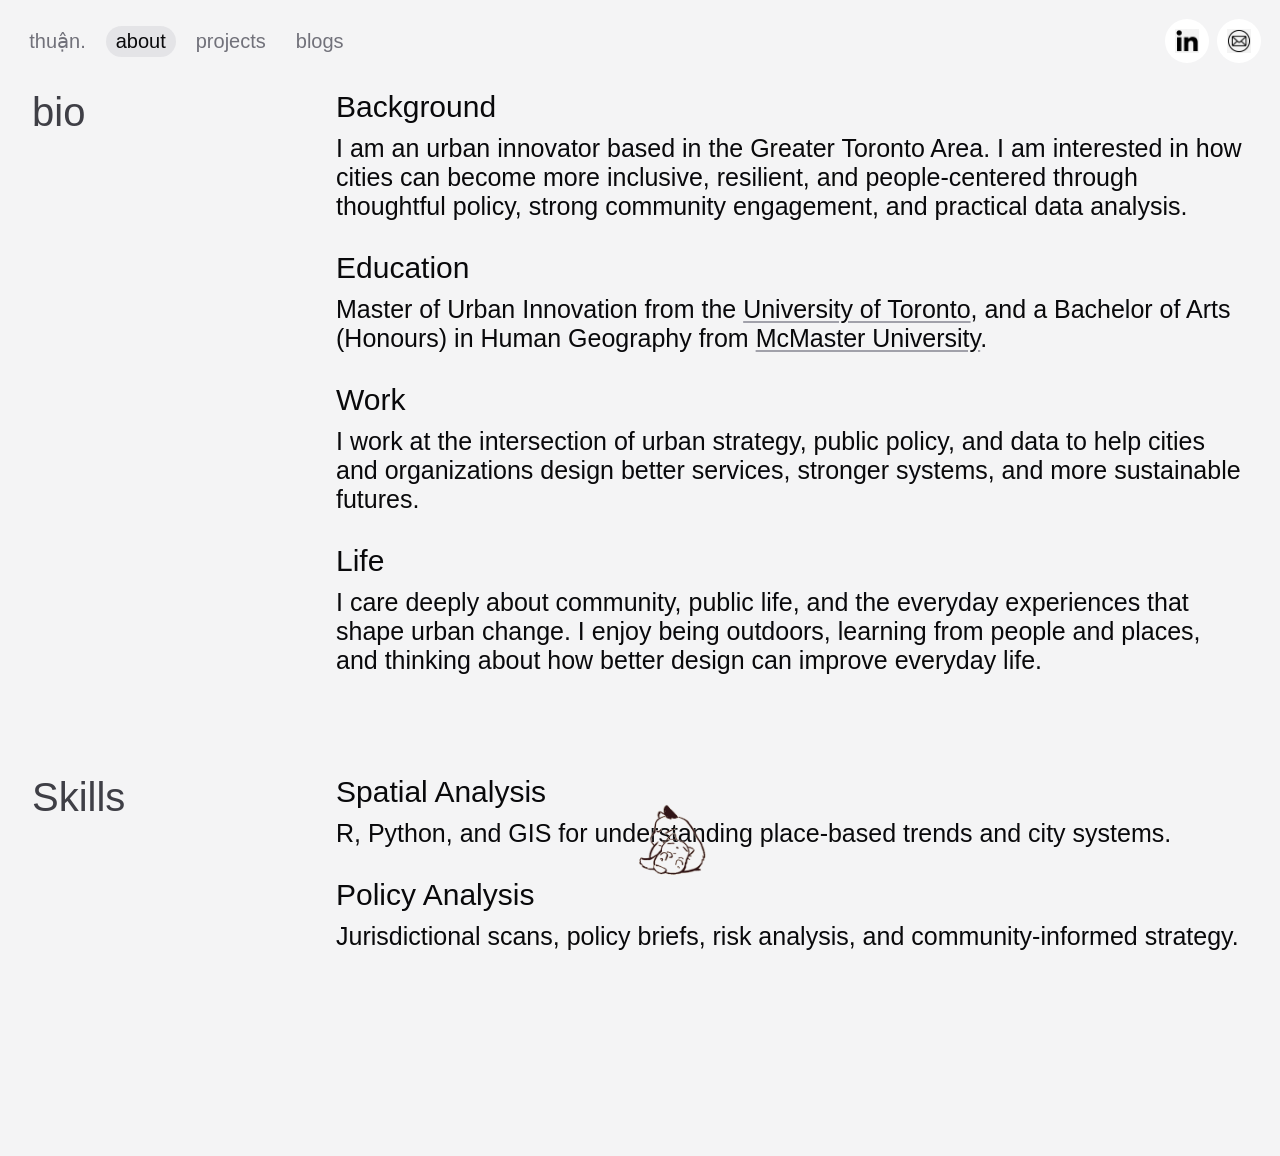
==== about/index.html @ d8fd41a2 "Reorganize site structure: use separate folders for each section - Create dedicated folders: /about," ====
<!DOCTYPE html>
<html lang="en">
<head>
  <meta charset="UTF-8">
  <meta name="viewport" content="width=device-width, initial-scale=1.0">
  <link rel="preconnect" href="https://rsms.me/">
  <link rel="stylesheet" href="https://rsms.me/inter/inter.css">

  <link rel="stylesheet" href="../../assets/css/styles.css?v=1.3.1">

  <!-- SEO -->
  <title>About - Thuan Truong</title>
  <meta name="description" content="I'm Thuan Truong, a master in urban innovation based in Toronto.">
  <meta name="keywords" content="urban innovation, Thuan Truong, university of toronto">


  <!-- Canonical URL -->
  <link rel="canonical" href="https://thuanthtr.github.io/PersonalWebsite/about/" />

  <!-- Favicons -->
  <link rel="icon" type="image/x-icon" href="/favicon.ico">
  <link rel="icon" type="image/png" sizes="32x32" href="/favicon-32x32.png">
  <link rel="icon" type="image/png" sizes="16x16" href="/favicon-16x16.png">
  <link rel="apple-touch-icon" sizes="180x180" href="/apple-touch-icon.png">

  <!-- Browser Theme Colours -->
  <meta name="theme-color" content="#fafafa">

</head>
<body>

  <nav class="site-nav">
    <ul>
      <li><a href="../../index.html" class="nav-home" aria-label="thuận"><span aria-hidden="true">t</span><span aria-hidden="true">h</span><span aria-hidden="true">u</span><span aria-hidden="true">ậ</span><span aria-hidden="true">n</span><span aria-hidden="true">.</span></a></li>
      <li><a href="index.html" aria-current="page">about</a></li>
      <li><a href="../projects/" >projects</a></li>
      <li><a href="../blogs/">blogs</a></li>
    </ul>
  </nav>

  <div class="site-social">
    <ul>
      <li><a href="https://www.linkedin.com/in/tt-truong/" target="_blank" aria-label="LinkedIn"><img src="../../assets/icons/linkedin-icon.png" alt=""></a></li>
      <li><a href="mailto:truongthuan216@gmail.com" aria-label="Email"><img src="../../assets/icons/email-icon.png" alt=""></a></li>
    </ul>
  </div>

  <main>

    <!-- ABOUT SECTION -->

    <section class="about-section" aria-label="about section">
      <div class="about">
        <h2>bio</h2>
        <div class="about-list">

          <div class="about-item">
            <h3>Background</h3>
            <p>I am an urban innovator based in the Greater Toronto Area. I am interested in how cities can become more inclusive, resilient, and people-centered through thoughtful policy, strong community engagement, and practical data analysis.</p>
          </div>
          <div class="about-item">
            <h3>Education</h3>
            <p>Master of Urban Innovation from the <a href="https://www.utoronto.ca/" target="_blank" rel="noopener noreferrer" class="location-link">University of Toronto</a>, and a Bachelor of Arts (Honours) in Human Geography from <a href="https://www.mcmaster.ca/" target="_blank" rel="noopener noreferrer" class="location-link">McMaster University</a>.</p>
          </div>

          <div class="about-item">
            <h3>Work</h3>
            <p>I work at the intersection of urban strategy, public policy, and data to help cities and organizations design better services, stronger systems, and more sustainable futures.</p>
          </div>
          <div class="about-item">
            <h3>Life</h3>
            <p>I care deeply about community, public life, and the everyday experiences that shape urban change. I enjoy being outdoors, learning from people and places, and thinking about how better design can improve everyday life.</p>
          </div>
        </div>

        <h2>Skills</h2>
        <div class="about-list">

          <div class="about-item">
            <h3>Spatial Analysis</h3>
            <p>R, Python, and GIS for understanding place-based trends and city systems.</p>
          </div>
          <div class="about-item">
            <h3>Policy Analysis</h3>
            <p>Jurisdictional scans, policy briefs, risk analysis, and community-informed strategy.</p>
          </div>

        </div>
      </div>
    </section>

  </main>

  <!-- FOOTER -->

  <footer>
    <div class="footer">
      <img src="../../assets/icons/moving-cat.gif" alt="a small looping cat animation" class="footer-gif">
    </div>
  </footer>

  <script src="../../assets/js/scripts.js?v=1.0.1"></script>

  <!-- 100% privacy-first analytics -->
  <script async src="https://scripts.simpleanalyticscdn.com/latest.js"></script>

</body>
</html>
---- assets/css/styles.css ----
* {
  margin: 0;
  padding: 0;
  box-sizing: border-box;
}

:root {
  --primary-color: #09090b;
  --primary-subtle-accent: #18181b;
  --primary-accent: #3f3f46;
  --secondary-color: #71717a;
  --subtle: #a1a1aa;
  --background-color: #f4f4f5;
  --surface-color: #e4e4e7;
}

html {
  font-size: 62.5%;
}

body {
  font-family: Inter, sans-serif;
  font-feature-settings: 'liga' 1, 'calt' 1; /* fix for Chrome */
  color: var(--primary-color);
  background-color: var(--background-color);
}

@supports (font-variation-settings: normal) {
  body { font-family: InterVariable, sans-serif; }
}


/* SITE NAVIGATION */


.site-nav {
  position: fixed;
  top: 1.5vw;
  left: 1.5vw;
  z-index: 10;
  display: flex;
  align-items: center;
  height: 4.4rem;
}

.site-nav ul {
  display: flex;
  align-items: center;
  gap: 1rem;
  list-style: none;
}

.site-nav a {
  display: inline-block;
  font-size: 2rem;
  padding: 0.4rem 1rem;
  border-radius: 999px;
  text-decoration: none;
  color: var(--secondary-color);
  transition: transform 0.25s ease, color 0.25s ease, background-color 0.25s ease;
}

.site-nav a[aria-current="page"] {
  color: var(--primary-color);
  background-color: var(--surface-color);
}

@media (hover: hover) {
  .site-nav a:hover {
    color: var(--primary-color);
    transform: skew(-12deg);
  }
}

@media (max-width: 768px) {
  .site-nav {
    top: 3vw;
    left: 3vw;
    height: 3.4rem;
  }

  .site-nav ul {
    gap: 0.6rem;
  }

  .site-nav a {
    font-size: 1.6rem;
    padding: 0.3rem 0.8rem;
  }
}

.nav-home span {
  display: inline-block;
  animation: footer-letter-float 2.4s ease-in-out infinite;
}

.nav-home span:nth-child(1) { animation-delay: 0s; }
.nav-home span:nth-child(2) { animation-delay: 0.1s; }
.nav-home span:nth-child(3) { animation-delay: 0.2s; }
.nav-home span:nth-child(4) { animation-delay: 0.3s; }
.nav-home span:nth-child(5) { animation-delay: 0.4s; }
.nav-home span:nth-child(6) { animation-delay: 0.5s; }


/* SITE SOCIAL ICONS */


.site-social {
  position: fixed;
  top: 1.5vw;
  right: 1.5vw;
  z-index: 10;
  display: flex;
  align-items: center;
  height: 4.4rem;
}

.site-social ul {
  display: flex;
  align-items: center;
  gap: 0.8rem;
  list-style: none;
}

.site-social a {
  display: flex;
  align-items: center;
  justify-content: center;
  width: 4.4rem;
  height: 4.4rem;
  background-color: #fff;
  border-radius: 50%;
  transition: transform 0.25s ease;
}

.site-social img {
  height: 2.4rem;
  width: auto;
  display: block;
}

@media (hover: hover) {
  .site-social a:hover {
    transform: scale(1.1);
  }
}

@media (max-width: 768px) {
  .site-social {
    top: 3vw;
    right: 3vw;
    height: 3.4rem;
  }

  .site-social a {
    width: 3.4rem;
    height: 3.4rem;
  }

  .site-social img {
    height: 1.8rem;
  }
}


/* HOVER EFFECT FOR HEADINGS */

@media (hover: hover) {
  /* Add hover effects for individual letters */
  .text-italic-hover-effect span {
    display: inline-block;
    transition: transform 0.25s ease;
  }

  .text-italic-hover-effect span:nth-child(odd):hover {
    transform: skewX(-15deg);
  }

  .text-italic-hover-effect span:nth-child(even):hover {
    transform: skewX(15deg);
  }
}


/* HERO SECTION */


.intro {
  min-height: 100vh;
  display: flex;
  flex-direction: column;
  padding: 9rem 1.5vw 2vw;
}

.greeting {
  cursor: pointer;
  margin-top: 3.2rem;
}

.greeting-face {
  display: flex;
  align-items: flex-start;
  gap: 1.5rem;
}

.greeting-front {
  flex-direction: column;
  gap: 0.6rem;
}

.greeting-row {
  display: flex;
  align-items: flex-start;
  gap: 1.5rem;
}

.greeting-back {
  display: none;
  flex-direction: column;
  align-items: flex-start;
  gap: 1.2rem;
  font-size: clamp(1.6rem, 2vw, 2.2rem);
  color: var(--secondary-color);
  max-width: 60rem;
}

.greeting.is-flipped .greeting-front {
  display: none;
}

.greeting.is-flipped .greeting-back {
  display: flex;
}

.greeting-text {
  font-size: clamp(2.4rem, 4.5vw, 5rem);
  font-weight: 500;
}

.greeting-hint {
  text-decoration: underline dotted;
  text-underline-offset: 6px;
}

.greeting-caption {
  font-size: 1.1rem;
  font-weight: 400;
  color: var(--subtle);
}

.intro-name {
  display: block;
  font-size: calc(100vw / 6.5);
  font-weight: 500;
  line-height: 0.85;
  letter-spacing: -0.04em;
  margin-top: 3rem;
}


.greeting-icon {
  height: clamp(2.4rem, 4.5vw, 5rem);
  width: auto;
  flex-shrink: 0;
  margin-top: 0.5rem;
  transform-origin: 70% 70%;
  animation: wave 2.5s infinite;
}

@keyframes wave {
  0%, 60%, 100% { transform: rotate(0deg); }
  10% { transform: rotate(14deg); }
  20% { transform: rotate(-8deg); }
  30% { transform: rotate(14deg); }
  40% { transform: rotate(-4deg); }
  50% { transform: rotate(10deg); }
}

.intro-role {
  margin-top: 3rem;
  font-size: clamp(2rem, 3.5vw, 4rem);
  color: var(--secondary-color);
}

.role-cycle {
  display: inline-block;
  color: var(--primary-color);
  transition: opacity 0.3s ease;
}

.role-cycle.is-fading {
  opacity: 0;
}

.intro-baseline {
  margin-top: 1rem;
  font-size: clamp(1.4rem, 1.6vw, 1.8rem);
  font-weight: 500;
  color: var(--secondary-color);
  max-width: 44rem;
}

.preview-section {
  margin-top: auto;
  align-self: flex-end;
  padding-top: 3rem;
}

.preview-section-label {
  font-size: 1.1rem;
  font-weight: 500;
  text-transform: uppercase;
  letter-spacing: 0.12em;
  color: var(--subtle);
  margin-bottom: 1rem;
}

.preview-cards {
  display: flex;
  gap: 1.5rem;
}

.preview-card {
  display: block;
  width: 22rem;
  padding: 1.6rem 1.8rem;
  border: 1px solid var(--surface-color);
  border-radius: 12px;
  text-decoration: none;
  color: inherit;
  transition: transform 0.25s ease, border-color 0.25s ease;
}

.preview-card-label {
  font-size: 1.1rem;
  text-transform: uppercase;
  letter-spacing: 0.08em;
  color: var(--subtle);
  margin-bottom: 0.6rem;
}

.preview-card-title {
  font-size: 1.8rem;
  font-weight: 500;
  margin-bottom: 0.5rem;
}

.preview-card-summary {
  font-size: 1.3rem;
  color: var(--secondary-color);
  margin-bottom: 1rem;
  line-height: 1.4;
}

.preview-card-tag {
  font-size: 1.1rem;
  color: var(--secondary-color);
}

@media (hover: hover) {
  .preview-card:hover {
    transform: translateY(-4px);
    border-color: var(--primary-accent);
  }
}

@media (max-width: 768px) {
  .intro {
    padding: 10rem 3vw 4vw;
  }

  .greeting {
    margin-top: 2rem;
  }

  .intro-name {
    font-size: calc(100vw / 4.7);
    line-height: 1;
    margin-top: 4vw;
  }

  .greeting-face {
    gap: 1rem;
  }

  .greeting-back {
    max-width: 100%;
  }

  .preview-section {
    align-self: stretch;
    width: 100%;
    padding-top: 2rem;
  }

  .preview-cards {
    flex-direction: column;
  }

  .preview-card {
    width: 100%;
  }
}

.social-icons {
  margin: 0.5vw 0.5vw 0 0;
}

.social-icons li {
  list-style: none;
  display: inline-block;
}

.social-icons li:not(:last-child) {
  margin-right: 0.4rem;
}

.social-icons svg {
  height: 2.8rem;
  fill: var(--secondary-color);
  transition: fill 0.25s ease;
}

@media (hover: hover) {
  .social-icons svg:hover {
    fill: var(--primary-color);
  }
}

@media (max-width: 768px) {
  .social-icons {
    text-align: right;
    margin: 1vw 1vw 0 0;
  }

  .social-icons li {
    display: block;
  }

  .social-icons li:not(:last-child) {
    margin-right: 0;
  }
}


/* ABOUT SECTION */


.about-section {
  width: 95%;
  margin: 10vh auto 0 auto;
  padding-bottom: 16rem;
}

.about {
  display: grid;
  grid-template-columns: 1fr 3fr;
}

.about h2 {
  font-size: 4rem;
  font-weight: 400;
  color: var(--primary-accent);
}

.about-list:not(:last-child) {
  margin-bottom: 10rem;
}

.about-item:not(:last-child) {
  margin-bottom: 3rem;
}

.about-item h3 {
  font-size: 3rem;
  font-weight: 300;
  margin-bottom: 1rem;
  display: flex;
  align-items: center;
  gap: 1rem;
}

.about-projects h3 {
  margin-bottom: 0;
}

.about-item-note {
  font-size: 2.5rem;
  font-weight: 200;
  color: var(--subtle);
}

.about-item p {
  font-size: 2.5rem;
  font-weight: 200;
}

.languages-tag {
  color: var(--secondary-color);
  padding: 0.5rem 0;
  display: flex;
  justify-content: space-between;
}

.project-date {
  color: var(--subtle);
  font-weight: 200;
}

.about-link, .about-link-big {
  display: inline-block;
  text-decoration: none;
  color: inherit;
}

.location-link {
  color: inherit;
  text-decoration: underline;
  text-underline-offset: 3px;
  text-decoration-color: var(--subtle);
  transition: text-decoration-color 0.25s ease, color 0.25s ease;
}

@media (hover: hover) {
  .location-link:hover {
    color: var(--primary-accent);
    text-decoration-color: var(--primary-accent);
  }
}

.about-link, .about-link-big h3, .about-link-big p {
  transition: transform 0.25s ease;
}

@media (hover: hover) {
  .about-link-big:hover h3, .about-link-big:hover p {
    transform: skew(-12deg);
  }

  .about-link:hover {
    transform: skew(-12deg);
  }
}

@media (max-width: 768px) {
  .about-section {
    padding-bottom: 10rem;
  }

  .about {
    grid-template-columns: 1fr;
  }

  .about h2:not(:last-child) {
    margin-bottom: 2rem;
  }

  .about-list:not(:last-child) {
    margin-bottom: 5rem;
  }
}


/* CONTACT SECTION */


.contact-section {
  margin-top: 5vh;
  padding: 3vh 0 5vh 0;
  background-color: var(--primary-color);
  color: var(--background-color);
}

.contact-container {
  width: 95%;
  margin: 0 auto;
}

.contact-heading {
  font-size: clamp(6rem, 10vw, 12.5rem);
  font-weight: 500;
  margin-bottom: 5vh;
}

.contact-email {
  font-size: clamp(2rem, 3vw, 3rem);
  margin-bottom: 3vh;
}

.contact-email-link {
  color: inherit;
  text-decoration: none;
  display: inline-block;
  padding-bottom: 2px;
  background-image: linear-gradient(currentColor, currentColor);
  background-position: 0 100%;
  background-repeat: no-repeat;
  background-size: 0% 2px;
  transition: background-size 0.3s ease, transform 0.3s ease;
}

@media (hover: hover) {
  .contact-email-link:hover {
    background-size: 100% 2px;
    transform: skew(-8deg);
  }
}

@media (max-width: 768px) {
  .contact-container {
    width: 90%;
  }
}


/* FOOTER */


.footer {
  width: 100%;
  margin: 5vh 0;
  padding: 0 2vw;
}

@keyframes footer-letter-float {
  0%, 100% {
    transform: translateY(0);
  }
  50% {
    transform: translateY(-0.6rem);
  }
}

.footer-gif {
  position: fixed;
  bottom: 1.5vw;
  left: 50%;
  transform: translateX(-50%);
  z-index: 9;
  width: 22rem;
  height: auto;
  border-radius: 8px;
}

@media (max-width: 768px) {
  .footer-gif {
    bottom: 3vw;
    width: 12rem;
  }
}
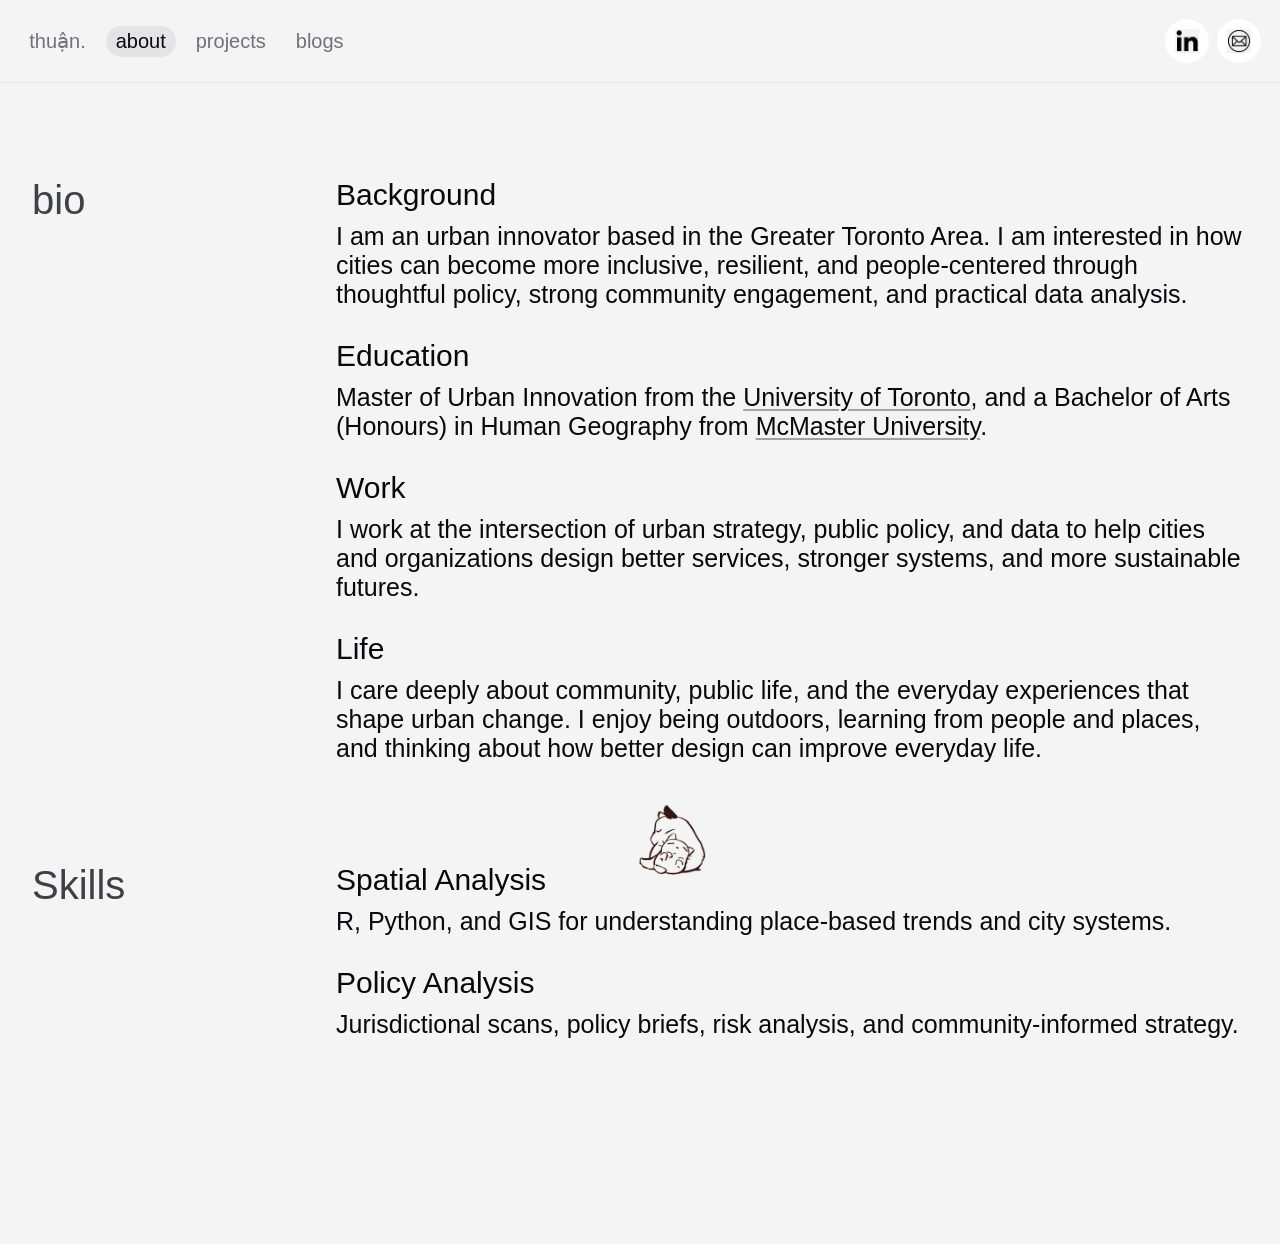
==== commit 3bc8ff88: "Refactor header: create unified navigation bar with menu and social icons - Wrap nav and social icon" ====
--- a/about/index.html
+++ b/about/index.html
@@ -6,7 +6,7 @@
   <link rel="preconnect" href="https://rsms.me/">
   <link rel="stylesheet" href="https://rsms.me/inter/inter.css">
 
-  <link rel="stylesheet" href="../../assets/css/styles.css?v=1.3.1">
+  <link rel="stylesheet" href="../assets/css/styles.css?v=1.3.1">
 
   <!-- SEO -->
   <title>About - Thuan Truong</title>
@@ -29,21 +29,23 @@
 </head>
 <body>
 
-  <nav class="site-nav">
-    <ul>
-      <li><a href="../../index.html" class="nav-home" aria-label="thuận"><span aria-hidden="true">t</span><span aria-hidden="true">h</span><span aria-hidden="true">u</span><span aria-hidden="true">ậ</span><span aria-hidden="true">n</span><span aria-hidden="true">.</span></a></li>
-      <li><a href="index.html" aria-current="page">about</a></li>
-      <li><a href="../projects/" >projects</a></li>
-      <li><a href="../blogs/">blogs</a></li>
-    </ul>
-  </nav>
+  <header class="site-header">
+    <nav class="site-nav">
+      <ul>
+        <li><a href="../index.html" class="nav-home" aria-label="thuận"><span aria-hidden="true">t</span><span aria-hidden="true">h</span><span aria-hidden="true">u</span><span aria-hidden="true">ậ</span><span aria-hidden="true">n</span><span aria-hidden="true">.</span></a></li>
+        <li><a href="index.html" aria-current="page">about</a></li>
+        <li><a href="../projects/" >projects</a></li>
+        <li><a href="../blogs/">blogs</a></li>
+      </ul>
+    </nav>
 
-  <div class="site-social">
-    <ul>
-      <li><a href="https://www.linkedin.com/in/tt-truong/" target="_blank" aria-label="LinkedIn"><img src="../../assets/icons/linkedin-icon.png" alt=""></a></li>
-      <li><a href="mailto:truongthuan216@gmail.com" aria-label="Email"><img src="../../assets/icons/email-icon.png" alt=""></a></li>
-    </ul>
-  </div>
+    <div class="site-social">
+      <ul>
+        <li><a href="https://www.linkedin.com/in/tt-truong/" target="_blank" aria-label="LinkedIn"><img src="../assets/icons/linkedin-icon.png" alt=""></a></li>
+        <li><a href="mailto:truongthuan216@gmail.com" aria-label="Email"><img src="../assets/icons/email-icon.png" alt=""></a></li>
+      </ul>
+    </div>
+  </header>
 
   <main>
 
@@ -95,11 +97,11 @@
 
   <footer>
     <div class="footer">
-      <img src="../../assets/icons/moving-cat.gif" alt="a small looping cat animation" class="footer-gif">
+      <img src="../assets/icons/moving-cat.gif" alt="a small looping cat animation" class="footer-gif">
     </div>
   </footer>
 
-  <script src="../../assets/js/scripts.js?v=1.0.1"></script>
+  <script src="../assets/js/scripts.js?v=1.0.1"></script>
 
   <!-- 100% privacy-first analytics -->
   <script async src="https://scripts.simpleanalyticscdn.com/latest.js"></script>
--- a/assets/css/styles.css
+++ b/assets/css/styles.css
@@ -23,6 +23,7 @@
   font-feature-settings: 'liga' 1, 'calt' 1; /* fix for Chrome */
   color: var(--primary-color);
   background-color: var(--background-color);
+  padding-top: calc(3vw + 5rem);
 }
 
 @supports (font-variation-settings: normal) {
@@ -30,17 +31,32 @@
 }
 
 
+/* SITE HEADER */
+
+
+.site-header {
+  position: fixed;
+  top: 0;
+  left: 0;
+  right: 0;
+  z-index: 1000;
+  display: flex;
+  align-items: center;
+  justify-content: space-between;
+  padding: 1.5vw;
+  background-color: var(--background-color);
+  border-bottom: 1px solid var(--surface-color);
+  gap: 2rem;
+}
+
 /* SITE NAVIGATION */
 
 
 .site-nav {
-  position: fixed;
-  top: 1.5vw;
-  left: 1.5vw;
-  z-index: 10;
+  position: static;
   display: flex;
   align-items: center;
-  height: 4.4rem;
+  height: auto;
 }
 
 .site-nav ul {
@@ -73,10 +89,9 @@
 }
 
 @media (max-width: 768px) {
-  .site-nav {
-    top: 3vw;
-    left: 3vw;
-    height: 3.4rem;
+  .site-header {
+    padding: 3vw;
+    gap: 1rem;
   }
 
   .site-nav ul {
@@ -106,13 +121,10 @@
 
 
 .site-social {
-  position: fixed;
-  top: 1.5vw;
-  right: 1.5vw;
-  z-index: 10;
+  position: static;
   display: flex;
   align-items: center;
-  height: 4.4rem;
+  height: auto;
 }
 
 .site-social ul {
@@ -146,12 +158,6 @@
 }
 
 @media (max-width: 768px) {
-  .site-social {
-    top: 3vw;
-    right: 3vw;
-    height: 3.4rem;
-  }
-
   .site-social a {
     width: 3.4rem;
     height: 3.4rem;
@@ -189,7 +195,7 @@
   min-height: 100vh;
   display: flex;
   flex-direction: column;
-  padding: 9rem 1.5vw 2vw;
+  padding: 4rem 1.5vw 2vw;
 }
 
 .greeting {
@@ -366,7 +372,7 @@
 
 @media (max-width: 768px) {
   .intro {
-    padding: 10rem 3vw 4vw;
+    padding: 4rem 3vw 4vw;
   }
 
   .greeting {
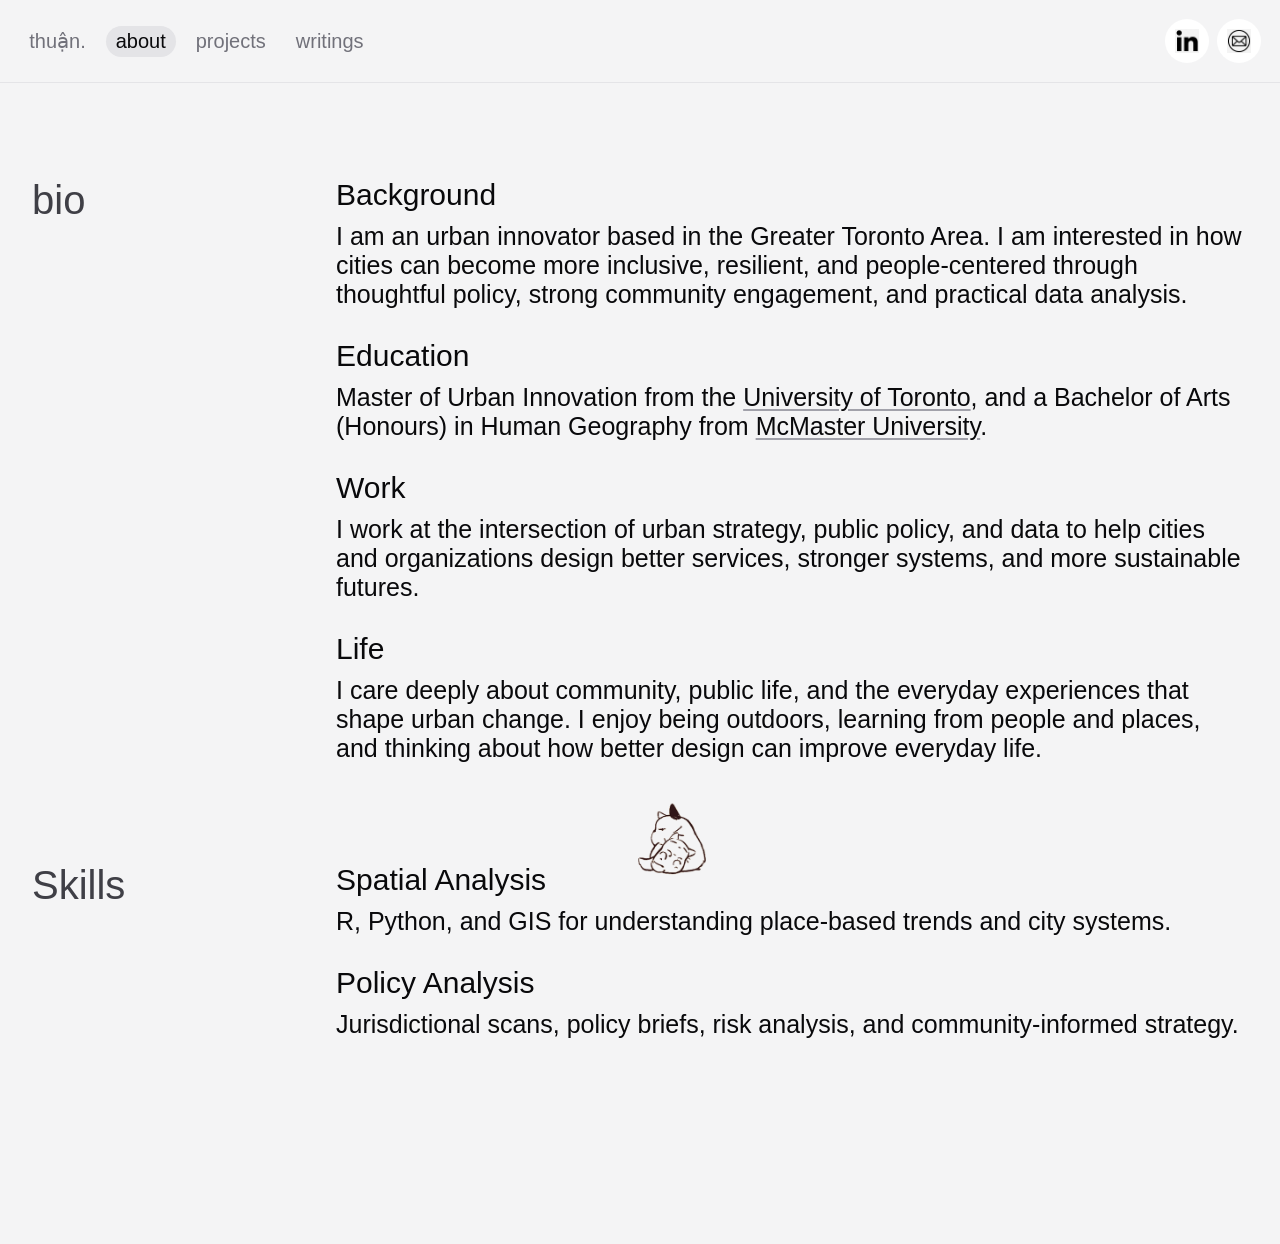
==== commit 175e7bf4: "Redesign homepage as a single centered column with in-page tabs Nav links on the homepage now swap a" ====
--- a/about/index.html
+++ b/about/index.html
@@ -35,7 +35,7 @@
         <li><a href="../index.html" class="nav-home" aria-label="thuận"><span aria-hidden="true">t</span><span aria-hidden="true">h</span><span aria-hidden="true">u</span><span aria-hidden="true">ậ</span><span aria-hidden="true">n</span><span aria-hidden="true">.</span></a></li>
         <li><a href="index.html" aria-current="page">about</a></li>
         <li><a href="../projects/" >projects</a></li>
-        <li><a href="../blogs/">blogs</a></li>
+        <li><a href="../blogs/">writings</a></li>
       </ul>
     </nav>
 
--- a/assets/css/styles.css
+++ b/assets/css/styles.css
@@ -653,4 +653,151 @@
     bottom: 3vw;
     width: 12rem;
   }
+}
+
+
+/* HOMEPAGE: single centered column */
+
+
+.home {
+  padding-top: 0;
+}
+
+.home-column {
+  max-width: 60rem;
+  margin: 0 auto;
+  padding: max(6rem, 12vh) 1.6rem 6rem;
+}
+
+.home .intro {
+  min-height: auto;
+  padding: 0;
+}
+
+.home .greeting {
+  margin-top: 0;
+}
+
+.home .greeting-text {
+  font-size: clamp(2.2rem, 5vw, 3.2rem);
+}
+
+.home .greeting-icon {
+  height: clamp(2.2rem, 5vw, 3.2rem);
+}
+
+.home .intro-name {
+  font-size: clamp(6.4rem, 20vw, 12rem);
+  line-height: 0.9;
+  margin-top: 1.6rem;
+}
+
+.home .intro-role {
+  margin-top: 2.4rem;
+  font-size: clamp(1.8rem, 4vw, 2.4rem);
+}
+
+.home .site-social {
+  margin-top: 2.4rem;
+}
+
+.home-divider {
+  border: 0;
+  border-top: 1px solid var(--surface-color);
+  margin-top: 2rem;
+}
+
+.home .site-nav {
+  margin-top: 2rem;
+  margin-left: -1rem;
+}
+
+.home .site-nav ul {
+  flex-wrap: wrap;
+}
+
+.home .preview-section {
+  margin-top: 3.2rem;
+  align-self: auto;
+  padding-top: 0;
+}
+
+.home .preview-card {
+  flex: 1;
+  width: auto;
+}
+
+.home-panel {
+  margin-top: 3.2rem;
+}
+
+.home-panel.is-active {
+  animation: home-panel-in 0.35s ease-out;
+}
+
+@keyframes home-panel-in {
+  from { opacity: 0; transform: translateY(0.8rem); }
+  to { opacity: 1; transform: none; }
+}
+
+@media (prefers-reduced-motion: reduce) {
+  .home-panel.is-active {
+    animation: none;
+  }
+}
+
+.home .preview-section {
+  margin-top: 0;
+}
+
+.home-list-label {
+  font-size: 1.1rem;
+  font-weight: 500;
+  text-transform: uppercase;
+  letter-spacing: 0.12em;
+  color: var(--subtle);
+  margin-bottom: 0.4rem;
+}
+
+.home-list + .home-list-label {
+  margin-top: 3.2rem;
+}
+
+.home-list .about-item {
+  padding: 1.6rem 0;
+  border-bottom: 1px solid var(--surface-color);
+  margin-bottom: 0;
+}
+
+.home-list .about-item h3 {
+  font-size: 1.8rem;
+  font-weight: 500;
+  margin-bottom: 0.4rem;
+}
+
+.home-list .about-item p,
+.home-list .about-item-note {
+  font-size: 1.5rem;
+  font-weight: 400;
+  line-height: 1.5;
+  color: var(--secondary-color);
+}
+
+.home-list .about-link-big {
+  display: block;
+}
+
+.home-list .languages-tag {
+  font-size: 1.3rem;
+  padding: 0 0 0.4rem;
+}
+
+@media (max-width: 600px) {
+  .home-column {
+    padding-top: 3rem;
+  }
+
+  .home .preview-cards {
+    flex-direction: column;
+  }
 }
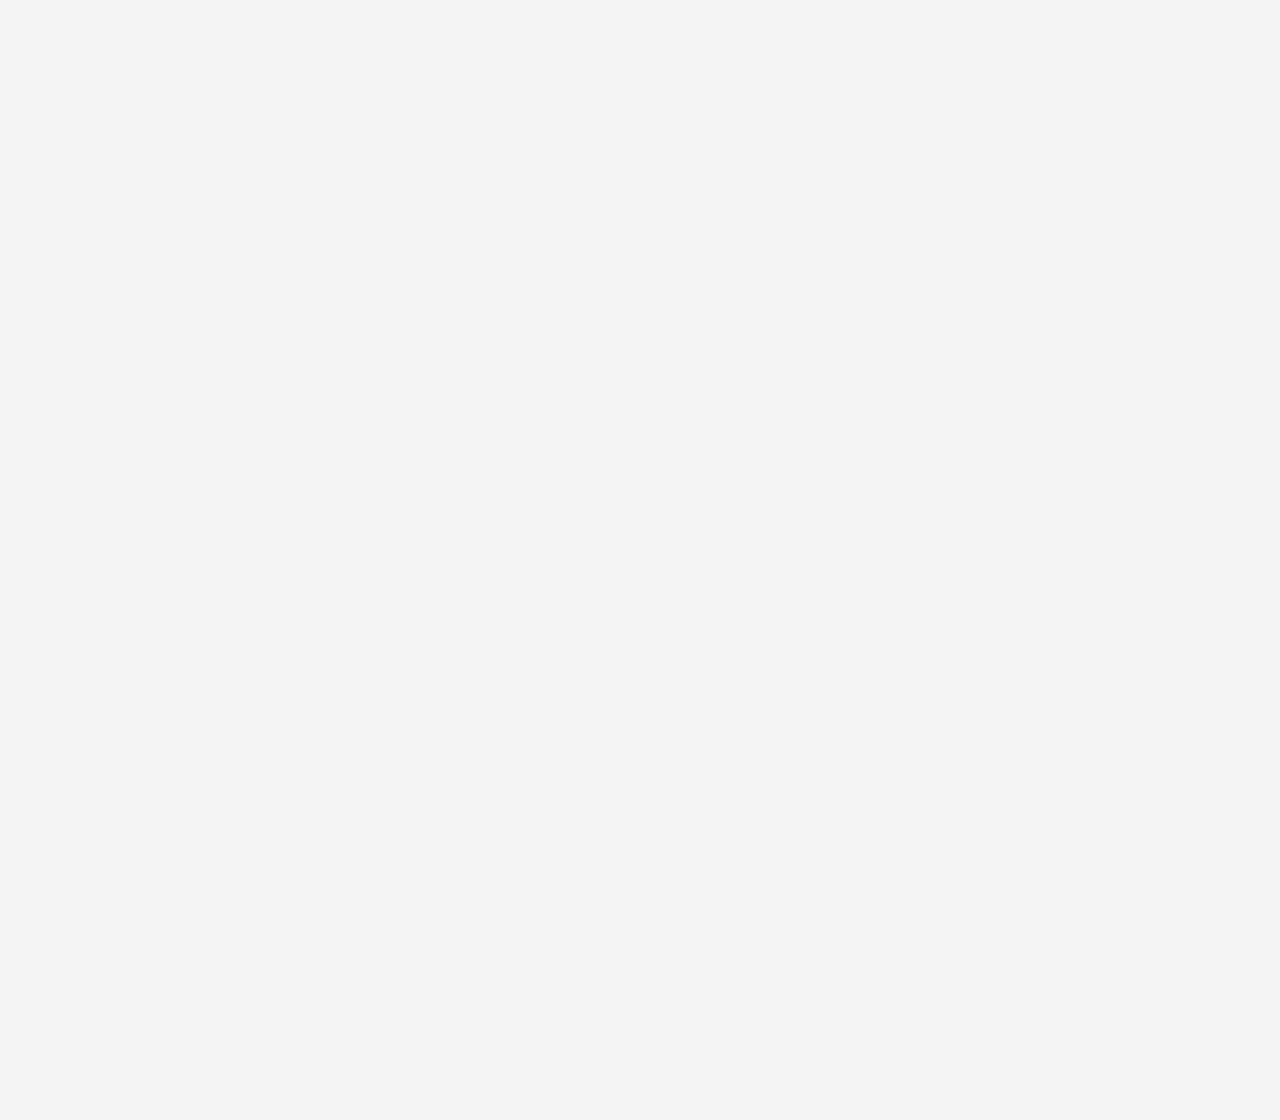
==== commit 6813e231: "Add illustrated builder who draws the name and follows the cursor - Home intro: the builder drops in" ====
--- a/about/index.html
+++ b/about/index.html
@@ -2,109 +2,13 @@
 <html lang="en">
 <head>
   <meta charset="UTF-8">
-  <meta name="viewport" content="width=device-width, initial-scale=1.0">
-  <link rel="preconnect" href="https://rsms.me/">
-  <link rel="stylesheet" href="https://rsms.me/inter/inter.css">
-
-  <link rel="stylesheet" href="../assets/css/styles.css?v=1.3.1">
-
-  <!-- SEO -->
   <title>About - Thuan Truong</title>
-  <meta name="description" content="I'm Thuan Truong, a master in urban innovation based in Toronto.">
-  <meta name="keywords" content="urban innovation, Thuan Truong, university of toronto">
-
-
-  <!-- Canonical URL -->
-  <link rel="canonical" href="https://thuanthtr.github.io/PersonalWebsite/about/" />
-
-  <!-- Favicons -->
-  <link rel="icon" type="image/x-icon" href="/favicon.ico">
-  <link rel="icon" type="image/png" sizes="32x32" href="/favicon-32x32.png">
-  <link rel="icon" type="image/png" sizes="16x16" href="/favicon-16x16.png">
-  <link rel="apple-touch-icon" sizes="180x180" href="/apple-touch-icon.png">
-
-  <!-- Browser Theme Colours -->
-  <meta name="theme-color" content="#fafafa">
-
+  <!-- About now lives on the home page. -->
+  <meta http-equiv="refresh" content="0; url=../">
+  <link rel="canonical" href="https://thuanthtr.github.io/PersonalWebsite/">
+  <meta name="robots" content="noindex">
 </head>
 <body>
-
-  <header class="site-header">
-    <nav class="site-nav">
-      <ul>
-        <li><a href="../index.html" class="nav-home" aria-label="thuận"><span aria-hidden="true">t</span><span aria-hidden="true">h</span><span aria-hidden="true">u</span><span aria-hidden="true">ậ</span><span aria-hidden="true">n</span><span aria-hidden="true">.</span></a></li>
-        <li><a href="index.html" aria-current="page">about</a></li>
-        <li><a href="../projects/" >projects</a></li>
-        <li><a href="../blogs/">writings</a></li>
-      </ul>
-    </nav>
-
-    <div class="site-social">
-      <ul>
-        <li><a href="https://www.linkedin.com/in/tt-truong/" target="_blank" aria-label="LinkedIn"><img src="../assets/icons/linkedin-icon.png" alt=""></a></li>
-        <li><a href="mailto:truongthuan216@gmail.com" aria-label="Email"><img src="../assets/icons/email-icon.png" alt=""></a></li>
-      </ul>
-    </div>
-  </header>
-
-  <main>
-
-    <!-- ABOUT SECTION -->
-
-    <section class="about-section" aria-label="about section">
-      <div class="about">
-        <h2>bio</h2>
-        <div class="about-list">
-
-          <div class="about-item">
-            <h3>Background</h3>
-            <p>I am an urban innovator based in the Greater Toronto Area. I am interested in how cities can become more inclusive, resilient, and people-centered through thoughtful policy, strong community engagement, and practical data analysis.</p>
-          </div>
-          <div class="about-item">
-            <h3>Education</h3>
-            <p>Master of Urban Innovation from the <a href="https://www.utoronto.ca/" target="_blank" rel="noopener noreferrer" class="location-link">University of Toronto</a>, and a Bachelor of Arts (Honours) in Human Geography from <a href="https://www.mcmaster.ca/" target="_blank" rel="noopener noreferrer" class="location-link">McMaster University</a>.</p>
-          </div>
-
-          <div class="about-item">
-            <h3>Work</h3>
-            <p>I work at the intersection of urban strategy, public policy, and data to help cities and organizations design better services, stronger systems, and more sustainable futures.</p>
-          </div>
-          <div class="about-item">
-            <h3>Life</h3>
-            <p>I care deeply about community, public life, and the everyday experiences that shape urban change. I enjoy being outdoors, learning from people and places, and thinking about how better design can improve everyday life.</p>
-          </div>
-        </div>
-
-        <h2>Skills</h2>
-        <div class="about-list">
-
-          <div class="about-item">
-            <h3>Spatial Analysis</h3>
-            <p>R, Python, and GIS for understanding place-based trends and city systems.</p>
-          </div>
-          <div class="about-item">
-            <h3>Policy Analysis</h3>
-            <p>Jurisdictional scans, policy briefs, risk analysis, and community-informed strategy.</p>
-          </div>
-
-        </div>
-      </div>
-    </section>
-
-  </main>
-
-  <!-- FOOTER -->
-
-  <footer>
-    <div class="footer">
-      <img src="../assets/icons/moving-cat.gif" alt="a small looping cat animation" class="footer-gif">
-    </div>
-  </footer>
-
-  <script src="../assets/js/scripts.js?v=1.0.1"></script>
-
-  <!-- 100% privacy-first analytics -->
-  <script async src="https://scripts.simpleanalyticscdn.com/latest.js"></script>
-
+  <p>Moved to the <a href="../">home page</a>.</p>
 </body>
 </html>
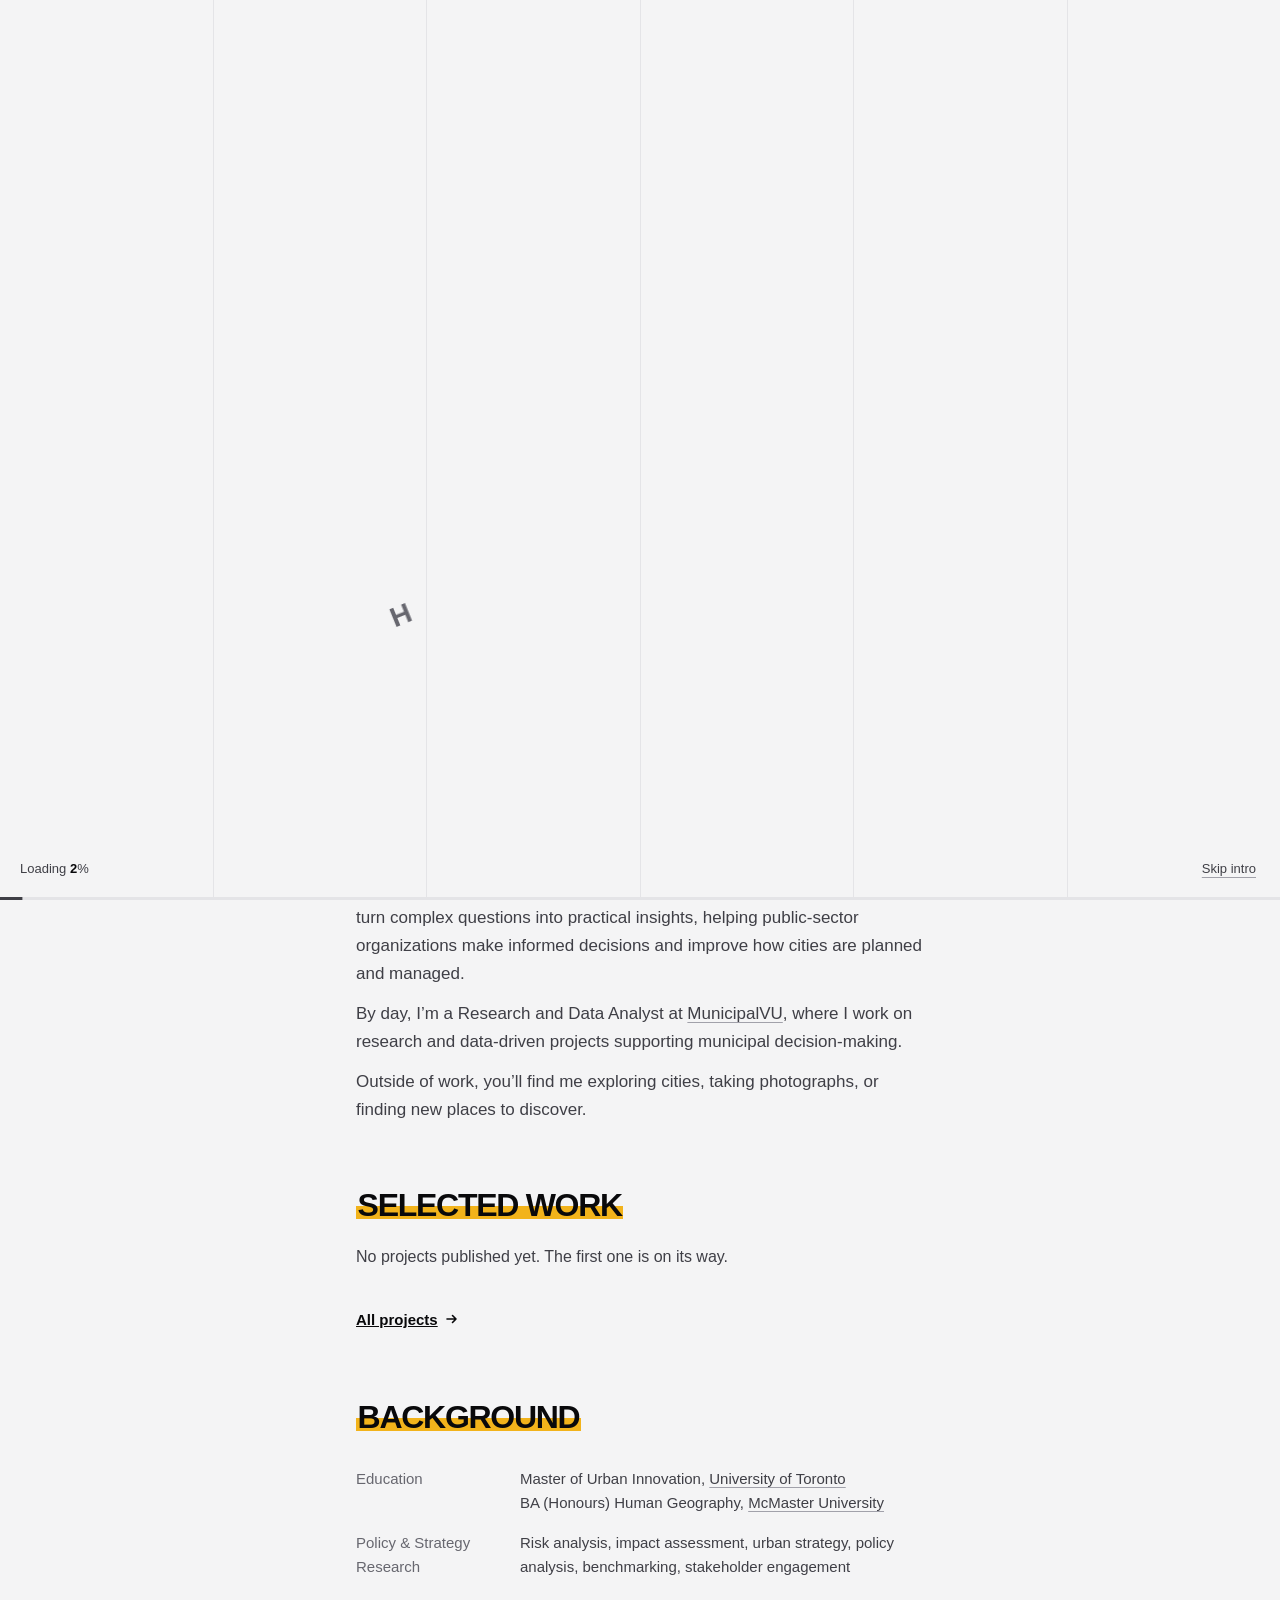
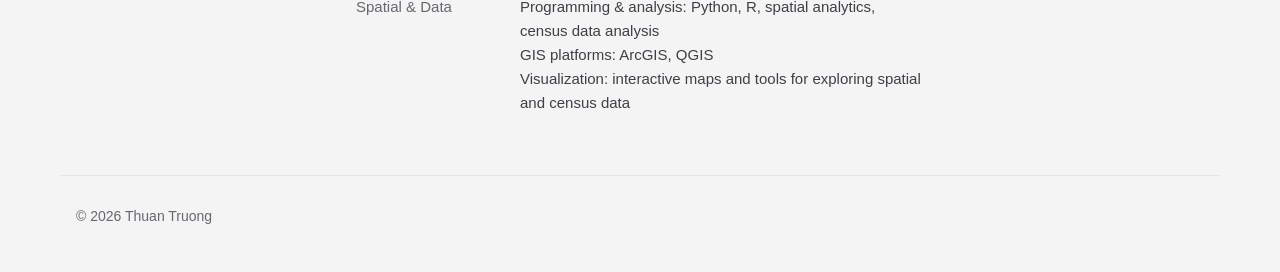
==== commit 2c93cafb: "New T monogram favicon in the site style; first published project wording Co-Authored-By: Claude Opu" ====
--- a/about/index.html
+++ b/about/index.html
@@ -5,8 +5,11 @@
   <title>About - Thuan Truong</title>
   <!-- About now lives on the home page. -->
   <meta http-equiv="refresh" content="0; url=../">
-  <link rel="canonical" href="https://thuanthtr.github.io/PersonalWebsite/">
+  <link rel="canonical" href="https://www.thuantruong.com/">
   <meta name="robots" content="noindex">
+  <link rel="icon" href="/favicon.ico?v=3" sizes="32x32">
+  <link rel="icon" href="/favicon.svg?v=3" type="image/svg+xml">
+  <link rel="apple-touch-icon" href="/apple-touch-icon.png?v=3">
 </head>
 <body>
   <p>Moved to the <a href="../">home page</a>.</p>
